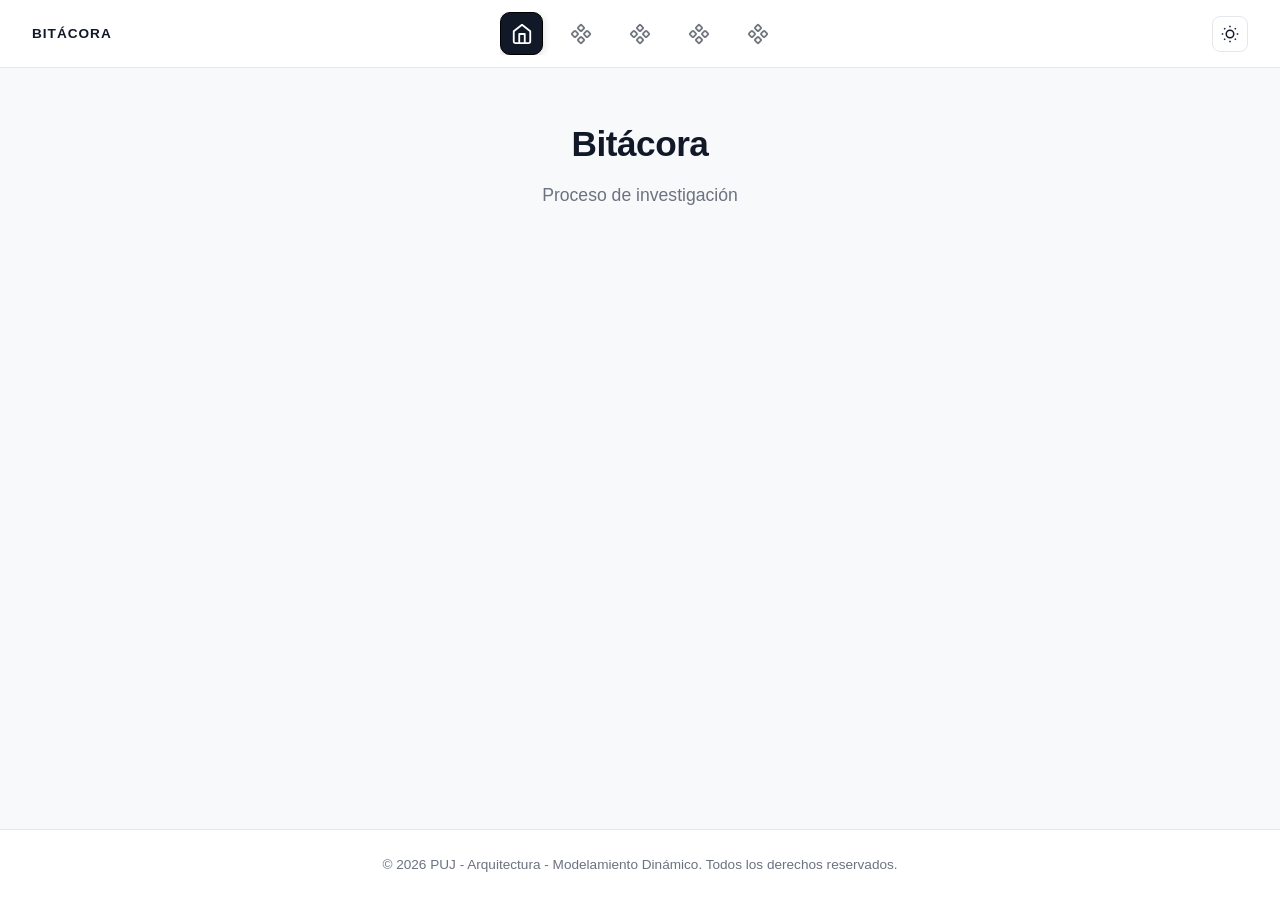
==== index.html @ eed9b439 "create: estructura, iconografía, versión preliminar" ====
<!DOCTYPE html>
<html lang="es">

<head>
  <meta charset="UTF-8">
  <meta name="viewport" content="width=device-width, initial-scale=1.0">
  <title>BITÁCORA</title>
  <link rel="stylesheet" href="css/styles.css">
  <script src="js/main.js" defer></script>
</head>

<body>

  <!-- BARRA DE NAVEGACIÓN -->
  <header class="navbar">
    <div class="logo">BITÁCORA</div>

    <nav class="nav-menu">
      <!-- Iconos cargados desde assets/svg/ -->
      <a href="index.html" class="nav-item" title="Inicio">
        <img src="assets/svg/home.svg" alt="Inicio" class="icon-svg">
      </a>

      <a href="modulo1.html" class="nav-item" title="Módulo 1">
        <img src="assets/icons/component.svg" alt="Módulo 1" class="icon-svg">
      </a>

      <a href="modulo2.html" class="nav-item" title="Módulo 2">
        <img src="assets/icons/component.svg" alt="Módulo 2" class="icon-svg">
      </a>

      <a href="modulo3.html" class="nav-item" title="Módulo 3">
        <img src="assets/icons/component.svg" alt="Módulo 3" class="icon-svg">
      </a>

      <a href="modulo4.html" class="nav-item" title="Módulo 4">
        <img src="assets/icons/component.svg" alt="Módulo 4" class="icon-svg">
      </a>
    </nav>

    <!-- BOTÓN CAMBIO DE TEMA (DARK/LIGHT) -->
    <button id="theme-toggle" class="theme-toggle" aria-label="Cambiar tema">
      <svg class="theme-icon" viewBox="0 0 24 24" fill="none" stroke="currentColor" stroke-width="2">
        <!-- Icono de Sol / Luna por CSS -->
        <circle cx="12" cy="12" r="5" />
        <path
          d="M12 1v2M12 21v2M4.22 4.22l1.42 1.42M18.36 18.36l1.42 1.42M1 12h2M21 12h2M4.22 19.78l1.42-1.42M18.36 5.64l1.42-1.42" />
      </svg>
    </button>
  </header>

  <!-- CONTENIDO PRINCIPAL -->
  <main class="container">

    <section class="hero-section">
      <h1 class="main-title">Bitácora</h1>
      <p class="subtitle">Proceso de investigación</p>
    </section>

  </main>

  <!-- PIE DE PÁGINA / CRÉDITOS (EN TODAS LAS PÁGINAS) -->
  <footer class="site-footer">
    <p>© 2026 PUJ - Arquitectura - Modelamiento Dinámico. Todos los derechos reservados.</p>
  </footer>

</body>

</html>
---- css/styles.css ----
/* VARIABLES DE TEMA CLARO (DEFAULT) */
:root {
  --bg-color: #f8f9fa;
  --card-bg: #ffffff;
  --text-primary: #111827;
  --text-secondary: #6b7280;
  --border-color: #e5e7eb;
  --nav-bg: rgba(255, 255, 255, 0.9);
  
  /* Contraste para estado activo de la barra */
  --active-bg: #111827;
  --active-border: #000000;
  --icon-filter-inactive: invert(45%) sepia(10%) saturate(300%) hue-rotate(180deg);
  --icon-filter-active: invert(100%);
}

/* VARIABLES DE TEMA OSCURO */
[data-theme="dark"] {
  --bg-color: #0f172a;
  --card-bg: #1e293b;
  --text-primary: #f8fafc;
  --text-secondary: #94a3b8;
  --border-color: #334155;
  --nav-bg: rgba(15, 23, 42, 0.9);

  --active-bg: #38bdf8;
  --active-border: #38bdf8;
  --icon-filter-inactive: invert(65%) sepia(10%) saturate(300%) hue-rotate(180deg);
  --icon-filter-active: invert(0%) brightness(0%);
}

* {
  box-sizing: border-box;
  margin: 0;
  padding: 0;
}

body {
  font-family: -apple-system, BlinkMacSystemFont, "Segoe UI", Roboto, sans-serif;
  background-color: var(--bg-color);
  color: var(--text-primary);
  line-height: 1.6;
  min-height: 100vh;
  display: flex;
  flex-direction: column;
  transition: background-color 0.3s ease, color 0.3s ease;
}

/* NAVBAR RESPONSIVE CON CENTRADO ABSOLUTO DE MÓDULOS */
.navbar {
  position: sticky;
  top: 0;
  background: var(--nav-bg);
  backdrop-filter: blur(8px);
  border-bottom: 1px solid var(--border-color);
  
  /* Usamos CSS Grid de 3 columnas iguales */
  display: grid;
  grid-template-columns: 1fr auto 1fr;
  align-items: center;
  padding: 0.75rem 2rem;
  z-index: 1000;
}

/* Izquierda: Logo alineado al inicio */
.logo {
  font-weight: 700;
  letter-spacing: 1px;
  font-size: 0.85rem;
  justify-self: start;
}

/* Centro: Menú de iconos con espaciado uniforme fijado */
.nav-menu {
  display: flex;
  justify-content: center;
  align-items: center;
  gap: 1rem; /* Controla la distancia exacta e igual entre CADA icono */
  justify-self: center;
  overflow-x: auto;
  max-width: 100%;
}

/* ESTILOS DE LOS ICONOS Y ESTADO ACTIVO (ALTO CONTRASTE) */
.nav-item {
  display: flex;
  align-items: center;
  justify-content: center;
  padding: 0.6rem;
  border-radius: 10px;
  border: 1px solid transparent;
  background-color: transparent;
  transition: all 0.2s ease;
}

.icon-svg {
  width: 22px;
  height: 22px;
  filter: var(--icon-filter-inactive);
  transition: filter 0.2s ease;
}

.nav-item:hover {
  background-color: var(--border-color);
}

/* RESALTADO DEL ICONO ACTIVO EN NAVEGACIÓN */
.nav-item.active {
  background-color: var(--active-bg);
  border-color: var(--active-border);
  box-shadow: 0 2px 8px rgba(0, 0, 0, 0.15);
}

.nav-item.active .icon-svg {
  filter: var(--icon-filter-active);
}

/* Derecha: Botón de tema alineado al final */
.theme-toggle {
  justify-self: end;
  background: none;
  border: 1px solid var(--border-color);
  border-radius: 8px;
  padding: 0.5rem;
  cursor: pointer;
  color: var(--text-primary);
  display: flex;
  align-items: center;
  justify-content: center;
}

.theme-icon {
  width: 18px;
  height: 18px;
}

/* CONTENEDOR Y ESTRUCTURA VERTICAL */
.container {
  max-width: 1000px;
  width: 100%;
  margin: 0 auto;
  padding: 3rem 1.5rem;
  flex: 1;
}

.hero-section {
  text-align: center;
  margin-bottom: 3rem;
}

.main-title {
  font-size: 2.2rem;
  font-weight: 600;
  letter-spacing: -0.5px;
}

.subtitle {
  color: var(--text-secondary);
  font-size: 1.1rem;
  margin-top: 0.5rem;
}

.content-section {
  display: flex;
  flex-direction: column;
  gap: 2.5rem;
}

.card {
  background: var(--card-bg);
  border: 1px solid var(--border-color);
  border-radius: 12px;
  padding: 1.5rem;
  transition: background-color 0.3s ease, border-color 0.3s ease;
}

.card h2 {
  font-size: 1.05rem;
  margin-bottom: 1rem;
}

/* CONTENEDORES DE MEDIOS */
.media-wrapper {
  width: 100%;
  border-radius: 8px;
  overflow: hidden;
  background: var(--bg-color);
}

.responsive-media {
  width: 100%;
  height: auto;
  display: block;
}

.svg-container {
  display: flex;
  justify-content: center;
  align-items: center;
  padding: 2rem;
}

.responsive-svg {
  max-width: 150px;
  height: auto;
  filter: var(--icon-filter-inactive);
}

.iframe-container {
  position: relative;
  width: 100%;
  padding-top: 56.25%;
}

.iframe-container iframe {
  position: absolute;
  top: 0;
  left: 0;
  width: 100%;
  height: 100%;
  border: 0;
}

/* FOOTER EN TODAS LAS PÁGINAS */
.site-footer {
  border-top: 1px solid var(--border-color);
  padding: 1.5rem 2rem;
  text-align: center;
  background-color: var(--card-bg);
  color: var(--text-secondary);
  font-size: 0.85rem;
  margin-top: auto;
}

@media (max-width: 600px) {
  .navbar {
    padding: 0.75rem 1rem;
  }
  .main-title {
    font-size: 1.75rem;
  }
  .container {
    padding: 1.5rem 1rem;
  }
}
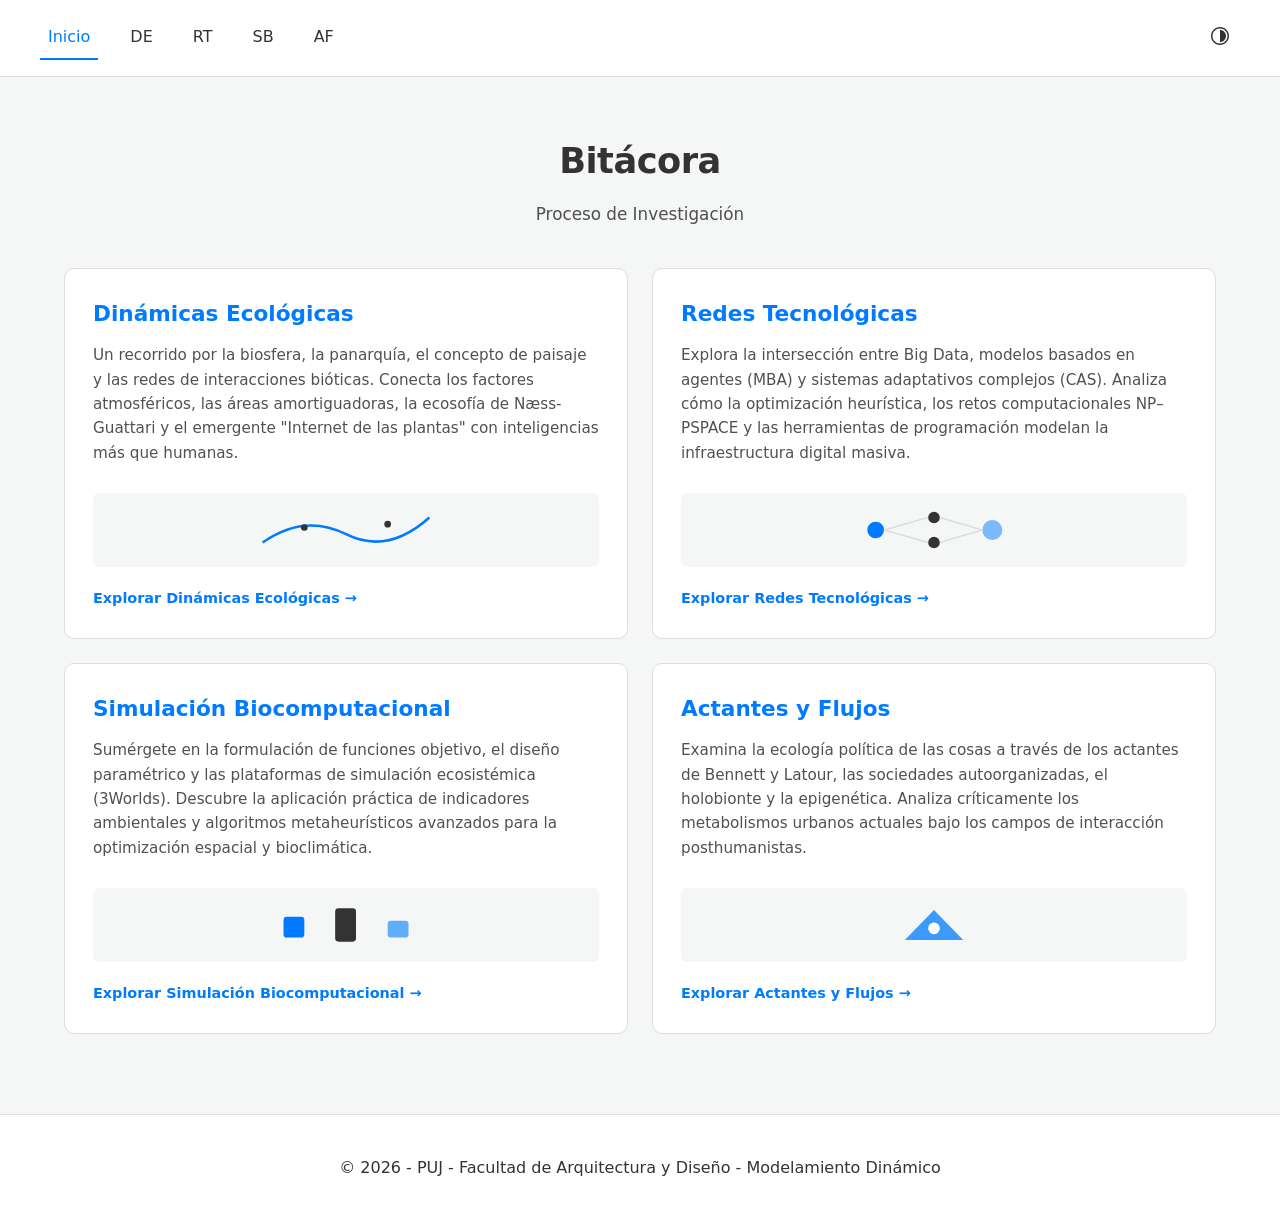
==== commit 86893548: "create: versión revisada de DE, RT, SB, y AF" ====
--- a/index.html
+++ b/index.html
@@ -1,69 +1,170 @@
 <!DOCTYPE html>
-<html lang="es">
+<html lang="es" data-theme="light">
+<head>
+    <meta charset="UTF-8">
+    <meta name="viewport" content="width=device-width, initial-scale=1.0">
+    <title>Bitácora</title>
+    <script>
+        const savedTheme = localStorage.getItem('theme') || 'light';
+        document.documentElement.setAttribute('data-theme', savedTheme);
+    </script>
+    <link rel="stylesheet" href="css/styles.css">
+    <style>
+        .hero-banner {
+            text-align: center;
+            max-width: 800px;
+            margin: 1.5rem auto 2.5rem auto;
+        }
+        .hero-banner h1 {
+            font-size: 2.2rem;
+            margin-bottom: 0.75rem;
+            letter-spacing: -0.5px;
+        }
+        .hero-banner p {
+            font-size: 1.05rem;
+            opacity: 0.85;
+            line-height: 1.6;
+        }
+        .dash-grid {
+            display: grid;
+            grid-template-columns: repeat(12, 1fr);
+            gap: 1.5rem;
+            margin-bottom: 3rem;
+        }
+        .dash-card {
+            background: var(--card-bg);
+            border: 1px solid var(--card-border);
+            border-radius: 10px;
+            padding: 1.75rem;
+            display: flex;
+            flex-direction: column;
+            justify-content: space-between;
+            text-decoration: none;
+            color: var(--text-color);
+            transition: transform 0.25s ease, box-shadow 0.25s ease, border-color 0.25s ease;
+        }
+        .dash-card:hover {
+            transform: translateY(-4px);
+            box-shadow: 0 12px 25px rgba(0,0,0,0.08);
+            border-color: var(--primary-color);
+        }
+        .span-6 { grid-column: span 6; }
+        @media(max-width: 900px) {
+            .span-6 { grid-column: span 12; }
+        }
+        .dash-card h2 {
+            color: var(--primary-color);
+            font-size: 1.35rem;
+            margin-bottom: 0.75rem;
+        }
+        .dash-card p {
+            font-size: 0.95rem;
+            line-height: 1.6;
+            opacity: 0.85;
+            margin-bottom: 1.25rem;
+        }
+        .mini-svg {
+            margin: 0.5rem 0 1.25rem 0;
+            background: var(--bg-color);
+            border-radius: 6px;
+            padding: 0.75rem;
+            display: flex;
+            justify-content: center;
+        }
+        .card-action {
+            font-size: 0.9rem;
+            color: var(--primary-color);
+            font-weight: 600;
+            display: inline-flex;
+            align-items: center;
+            gap: 0.4rem;
+        }
+    </style>
+</head>
+<body>
+    <app-navbar></app-navbar>
 
-<head>
-  <meta charset="UTF-8">
-  <meta name="viewport" content="width=device-width, initial-scale=1.0">
-  <title>BITÁCORA</title>
-  <link rel="stylesheet" href="css/styles.css">
-  <script src="js/main.js" defer></script>
-</head>
+    <main class="container">
+        <section class="hero-banner">
+            <h1>Bitácora</h1>
+            <p>Proceso de Investigación</p>
+        </section>
 
-<body>
+        <div class="dash-grid">
+            <!-- Módulo 1 -->
+            <a href="modulo1.html" class="dash-card span-6">
+                <div>
+                    <h2>Dinámicas Ecológicas</h2>
+                    <p>Un recorrido por la biosfera, la panarquía, el concepto de paisaje y las redes de interacciones bióticas. Conecta los factores atmosféricos, las áreas amortiguadoras, la ecosofía de Næss-Guattari y el emergente "Internet de las plantas" con inteligencias más que humanas.</p>
+                </div>
+                <div class="mini-svg">
+                    <svg viewBox="0 0 200 60" width="100%" height="50" xmlns="http://www.w3.org/2000/svg">
+                        <path d="M 0 45 Q 50 10 100 35 T 200 15" fill="none" stroke="var(--primary-color)" stroke-width="3"/>
+                        <circle cx="50" cy="27" r="4" fill="var(--text-color)"/>
+                        <circle cx="150" cy="23" r="4" fill="var(--text-color)"/>
+                    </svg>
+                </div>
+                <span class="card-action">Explorar Dinámicas Ecológicas →</span>
+            </a>
 
-  <!-- BARRA DE NAVEGACIÓN -->
-  <header class="navbar">
-    <div class="logo">BITÁCORA</div>
+            <!-- Módulo 2 -->
+            <a href="modulo2.html" class="dash-card span-6">
+                <div>
+                    <h2>Redes Tecnológicas</h2>
+                    <p>Explora la intersección entre Big Data, modelos basados en agentes (MBA) y sistemas adaptativos complejos (CAS). Analiza cómo la optimización heurística, los retos computacionales NP–PSPACE y las herramientas de programación modelan la infraestructura digital masiva.</p>
+                </div>
+                <div class="mini-svg">
+                    <svg viewBox="0 0 200 60" width="100%" height="50" xmlns="http://www.w3.org/2000/svg">
+                        <circle cx="30" cy="30" r="10" fill="var(--primary-color)"/>
+                        <circle cx="100" cy="15" r="7" fill="var(--text-color)"/>
+                        <circle cx="100" cy="45" r="7" fill="var(--text-color)"/>
+                        <circle cx="170" cy="30" r="12" fill="var(--primary-color)" opacity="0.5"/>
+                        <line x1="40" y1="30" x2="93" y2="15" stroke="var(--card-border)" stroke-width="2"/>
+                        <line x1="40" y1="30" x2="93" y2="45" stroke="var(--card-border)" stroke-width="2"/>
+                        <line x1="107" y1="15" x2="158" y2="30" stroke="var(--card-border)" stroke-width="2"/>
+                        <line x1="107" y1="45" x2="158" y2="30" stroke="var(--card-border)" stroke-width="2"/>
+                    </svg>
+                </div>
+                <span class="card-action">Explorar Redes Tecnológicas →</span>
+            </a>
 
-    <nav class="nav-menu">
-      <!-- Iconos cargados desde assets/svg/ -->
-      <a href="index.html" class="nav-item" title="Inicio">
-        <img src="assets/svg/home.svg" alt="Inicio" class="icon-svg">
-      </a>
+            <!-- Módulo 3 -->
+            <a href="modulo3.html" class="dash-card span-6">
+                <div>
+                    <h2>Simulación Biocomputacional</h2>
+                    <p>Sumérgete en la formulación de funciones objetivo, el diseño paramétrico y las plataformas de simulación ecosistémica (3Worlds). Descubre la aplicación práctica de indicadores ambientales y algoritmos metaheurísticos avanzados para la optimización espacial y bioclimática.</p>
+                </div>
+                <div class="mini-svg">
+                    <svg viewBox="0 0 200 60" width="100%" height="50" xmlns="http://www.w3.org/2000/svg">
+                        <rect x="25" y="20" width="25" height="25" fill="var(--primary-color)" rx="4"/>
+                        <rect x="87" y="10" width="25" height="40" fill="var(--text-color)" rx="4"/>
+                        <rect x="150" y="25" width="25" height="20" fill="var(--primary-color)" opacity="0.6" rx="4"/>
+                    </svg>
+                </div>
+                <span class="card-action">Explorar Simulación Biocomputacional →</span>
+            </a>
 
-      <a href="modulo1.html" class="nav-item" title="Módulo 1">
-        <img src="assets/icons/component.svg" alt="Módulo 1" class="icon-svg">
-      </a>
+            <!-- Módulo 4 -->
+            <a href="modulo4.html" class="dash-card span-6">
+                <div>
+                    <h2>Actantes y Flujos</h2>
+                    <p>Examina la ecología política de las cosas a través de los actantes de Bennett y Latour, las sociedades autoorganizadas, el holobionte y la epigenética. Analiza críticamente los metabolismos urbanos actuales bajo los campos de interacción posthumanistas.</p>
+                </div>
+                <div class="mini-svg">
+                    <svg viewBox="0 0 200 60" width="100%" height="50" xmlns="http://www.w3.org/2000/svg">
+                        <polygon points="100,12 135,48 65,48" fill="var(--primary-color)" opacity="0.75"/>
+                        <circle cx="100" cy="34" r="7" fill="var(--card-bg)"/>
+                    </svg>
+                </div>
+                <span class="card-action">Explorar Actantes y Flujos →</span>
+            </a>
+        </div>
+    </main>
 
-      <a href="modulo2.html" class="nav-item" title="Módulo 2">
-        <img src="assets/icons/component.svg" alt="Módulo 2" class="icon-svg">
-      </a>
+    <app-footer></app-footer>
 
-      <a href="modulo3.html" class="nav-item" title="Módulo 3">
-        <img src="assets/icons/component.svg" alt="Módulo 3" class="icon-svg">
-      </a>
-
-      <a href="modulo4.html" class="nav-item" title="Módulo 4">
-        <img src="assets/icons/component.svg" alt="Módulo 4" class="icon-svg">
-      </a>
-    </nav>
-
-    <!-- BOTÓN CAMBIO DE TEMA (DARK/LIGHT) -->
-    <button id="theme-toggle" class="theme-toggle" aria-label="Cambiar tema">
-      <svg class="theme-icon" viewBox="0 0 24 24" fill="none" stroke="currentColor" stroke-width="2">
-        <!-- Icono de Sol / Luna por CSS -->
-        <circle cx="12" cy="12" r="5" />
-        <path
-          d="M12 1v2M12 21v2M4.22 4.22l1.42 1.42M18.36 18.36l1.42 1.42M1 12h2M21 12h2M4.22 19.78l1.42-1.42M18.36 5.64l1.42-1.42" />
-      </svg>
-    </button>
-  </header>
-
-  <!-- CONTENIDO PRINCIPAL -->
-  <main class="container">
-
-    <section class="hero-section">
-      <h1 class="main-title">Bitácora</h1>
-      <p class="subtitle">Proceso de investigación</p>
-    </section>
-
-  </main>
-
-  <!-- PIE DE PÁGINA / CRÉDITOS (EN TODAS LAS PÁGINAS) -->
-  <footer class="site-footer">
-    <p>© 2026 PUJ - Arquitectura - Modelamiento Dinámico. Todos los derechos reservados.</p>
-  </footer>
-
+    <script src="components/app-navbar.js"></script>
+    <script src="components/app-footer.js"></script>
+    <script src="js/main.js"></script>
 </body>
-
-</html>+</html>
--- a/css/styles.css
+++ b/css/styles.css
@@ -1,245 +1,89 @@
-/* VARIABLES DE TEMA CLARO (DEFAULT) */
+/* Variables Globales (Light Mode por defecto) */
 :root {
-  --bg-color: #f8f9fa;
-  --card-bg: #ffffff;
-  --text-primary: #111827;
-  --text-secondary: #6b7280;
-  --border-color: #e5e7eb;
-  --nav-bg: rgba(255, 255, 255, 0.9);
-  
-  /* Contraste para estado activo de la barra */
-  --active-bg: #111827;
-  --active-border: #000000;
-  --icon-filter-inactive: invert(45%) sepia(10%) saturate(300%) hue-rotate(180deg);
-  --icon-filter-active: invert(100%);
+    --bg-color: #f4f7f6;
+    --text-color: #333333;
+    --card-bg: #ffffff;
+    --card-border: #dddddd;
+    --primary-color: #007bff;
+    --nav-bg: #ffffff;
+    --nav-border: #e0e0e0;
+    --modal-overlay: rgba(0, 0, 0, 0.7);
+    --icon-filter: none;
 }
 
-/* VARIABLES DE TEMA OSCURO */
-[data-theme="dark"] {
-  --bg-color: #0f172a;
-  --card-bg: #1e293b;
-  --text-primary: #f8fafc;
-  --text-secondary: #94a3b8;
-  --border-color: #334155;
-  --nav-bg: rgba(15, 23, 42, 0.9);
-
-  --active-bg: #38bdf8;
-  --active-border: #38bdf8;
-  --icon-filter-inactive: invert(65%) sepia(10%) saturate(300%) hue-rotate(180deg);
-  --icon-filter-active: invert(0%) brightness(0%);
+/* Dark Mode */
+html[data-theme="dark"] {
+    --bg-color: #121212;
+    --text-color: #e0e0e0;
+    --card-bg: #1e1e1e;
+    --card-border: #333333;
+    --primary-color: #4da3ff;
+    --nav-bg: #1f1f1f;
+    --nav-border: #333333;
+    --modal-overlay: rgba(0, 0, 0, 0.85);
+    --icon-filter: invert(1);
 }
 
+/* Resets y Base */
 * {
-  box-sizing: border-box;
-  margin: 0;
-  padding: 0;
+    box-sizing: border-box;
+    margin: 0;
+    padding: 0;
 }
 
 body {
-  font-family: -apple-system, BlinkMacSystemFont, "Segoe UI", Roboto, sans-serif;
-  background-color: var(--bg-color);
-  color: var(--text-primary);
-  line-height: 1.6;
-  min-height: 100vh;
-  display: flex;
-  flex-direction: column;
-  transition: background-color 0.3s ease, color 0.3s ease;
+    font-family: system-ui, -apple-system, BlinkMacSystemFont, "Segoe UI", Roboto, sans-serif;
+    background-color: var(--bg-color);
+    color: var(--text-color);
+    line-height: 1.6;
+    transition: background-color 0.3s ease, color 0.3s ease;
+    display: flex;
+    flex-direction: column;
+    min-height: 100vh;
 }
 
-/* NAVBAR RESPONSIVE CON CENTRADO ABSOLUTO DE MÓDULOS */
-.navbar {
-  position: sticky;
-  top: 0;
-  background: var(--nav-bg);
-  backdrop-filter: blur(8px);
-  border-bottom: 1px solid var(--border-color);
-  
-  /* Usamos CSS Grid de 3 columnas iguales */
-  display: grid;
-  grid-template-columns: 1fr auto 1fr;
-  align-items: center;
-  padding: 0.75rem 2rem;
-  z-index: 1000;
+.container {
+    width: 90%;
+    max-width: 1200px;
+    margin: 2rem auto;
+    flex: 1;
 }
 
-/* Izquierda: Logo alineado al inicio */
-.logo {
-  font-weight: 700;
-  letter-spacing: 1px;
-  font-size: 0.85rem;
-  justify-self: start;
-}
-
-/* Centro: Menú de iconos con espaciado uniforme fijado */
-.nav-menu {
-  display: flex;
-  justify-content: center;
-  align-items: center;
-  gap: 1rem; /* Controla la distancia exacta e igual entre CADA icono */
-  justify-self: center;
-  overflow-x: auto;
-  max-width: 100%;
-}
-
-/* ESTILOS DE LOS ICONOS Y ESTADO ACTIVO (ALTO CONTRASTE) */
-.nav-item {
-  display: flex;
-  align-items: center;
-  justify-content: center;
-  padding: 0.6rem;
-  border-radius: 10px;
-  border: 1px solid transparent;
-  background-color: transparent;
-  transition: all 0.2s ease;
-}
-
-.icon-svg {
-  width: 22px;
-  height: 22px;
-  filter: var(--icon-filter-inactive);
-  transition: filter 0.2s ease;
-}
-
-.nav-item:hover {
-  background-color: var(--border-color);
-}
-
-/* RESALTADO DEL ICONO ACTIVO EN NAVEGACIÓN */
-.nav-item.active {
-  background-color: var(--active-bg);
-  border-color: var(--active-border);
-  box-shadow: 0 2px 8px rgba(0, 0, 0, 0.15);
-}
-
-.nav-item.active .icon-svg {
-  filter: var(--icon-filter-active);
-}
-
-/* Derecha: Botón de tema alineado al final */
-.theme-toggle {
-  justify-self: end;
-  background: none;
-  border: 1px solid var(--border-color);
-  border-radius: 8px;
-  padding: 0.5rem;
-  cursor: pointer;
-  color: var(--text-primary);
-  display: flex;
-  align-items: center;
-  justify-content: center;
-}
-
-.theme-icon {
-  width: 18px;
-  height: 18px;
-}
-
-/* CONTENEDOR Y ESTRUCTURA VERTICAL */
-.container {
-  max-width: 1000px;
-  width: 100%;
-  margin: 0 auto;
-  padding: 3rem 1.5rem;
-  flex: 1;
-}
-
-.hero-section {
-  text-align: center;
-  margin-bottom: 3rem;
-}
-
-.main-title {
-  font-size: 2.2rem;
-  font-weight: 600;
-  letter-spacing: -0.5px;
-}
-
-.subtitle {
-  color: var(--text-secondary);
-  font-size: 1.1rem;
-  margin-top: 0.5rem;
-}
-
-.content-section {
-  display: flex;
-  flex-direction: column;
-  gap: 2.5rem;
+/* Tarjetas */
+.grid-cards {
+    display: grid;
+    grid-template-columns: repeat(auto-fit, minmax(300px, 1fr));
+    gap: 2rem;
+    margin-top: 2rem;
 }
 
 .card {
-  background: var(--card-bg);
-  border: 1px solid var(--border-color);
-  border-radius: 12px;
-  padding: 1.5rem;
-  transition: background-color 0.3s ease, border-color 0.3s ease;
+    background-color: var(--card-bg);
+    border: 1px solid var(--card-border);
+    border-radius: 8px;
+    padding: 1.5rem;
+    cursor: pointer;
+    transition: transform 0.2s ease, box-shadow 0.2s ease;
+    display: flex;
+    flex-direction: column;
+    align-items: center;
+    text-align: center;
 }
 
-.card h2 {
-  font-size: 1.05rem;
-  margin-bottom: 1rem;
+.card:hover {
+    transform: translateY(-5px);
+    box-shadow: 0 10px 20px rgba(0,0,0,0.1);
 }
 
-/* CONTENEDORES DE MEDIOS */
-.media-wrapper {
-  width: 100%;
-  border-radius: 8px;
-  overflow: hidden;
-  background: var(--bg-color);
+.card-content {
+    width: 100%;
+    margin: 1rem 0;
+    pointer-events: none; /* Evita que el clic se intercepte en los hijos directos */
 }
 
-.responsive-media {
-  width: 100%;
-  height: auto;
-  display: block;
+.card-content iframe {
+    width: 100%;
+    height: 150px;
+    border-radius: 4px;
+    pointer-events: none; /* Bloquea interacciones en vista miniatura */
 }
-
-.svg-container {
-  display: flex;
-  justify-content: center;
-  align-items: center;
-  padding: 2rem;
-}
-
-.responsive-svg {
-  max-width: 150px;
-  height: auto;
-  filter: var(--icon-filter-inactive);
-}
-
-.iframe-container {
-  position: relative;
-  width: 100%;
-  padding-top: 56.25%;
-}
-
-.iframe-container iframe {
-  position: absolute;
-  top: 0;
-  left: 0;
-  width: 100%;
-  height: 100%;
-  border: 0;
-}
-
-/* FOOTER EN TODAS LAS PÁGINAS */
-.site-footer {
-  border-top: 1px solid var(--border-color);
-  padding: 1.5rem 2rem;
-  text-align: center;
-  background-color: var(--card-bg);
-  color: var(--text-secondary);
-  font-size: 0.85rem;
-  margin-top: auto;
-}
-
-@media (max-width: 600px) {
-  .navbar {
-    padding: 0.75rem 1rem;
-  }
-  .main-title {
-    font-size: 1.75rem;
-  }
-  .container {
-    padding: 1.5rem 1rem;
-  }
-}
